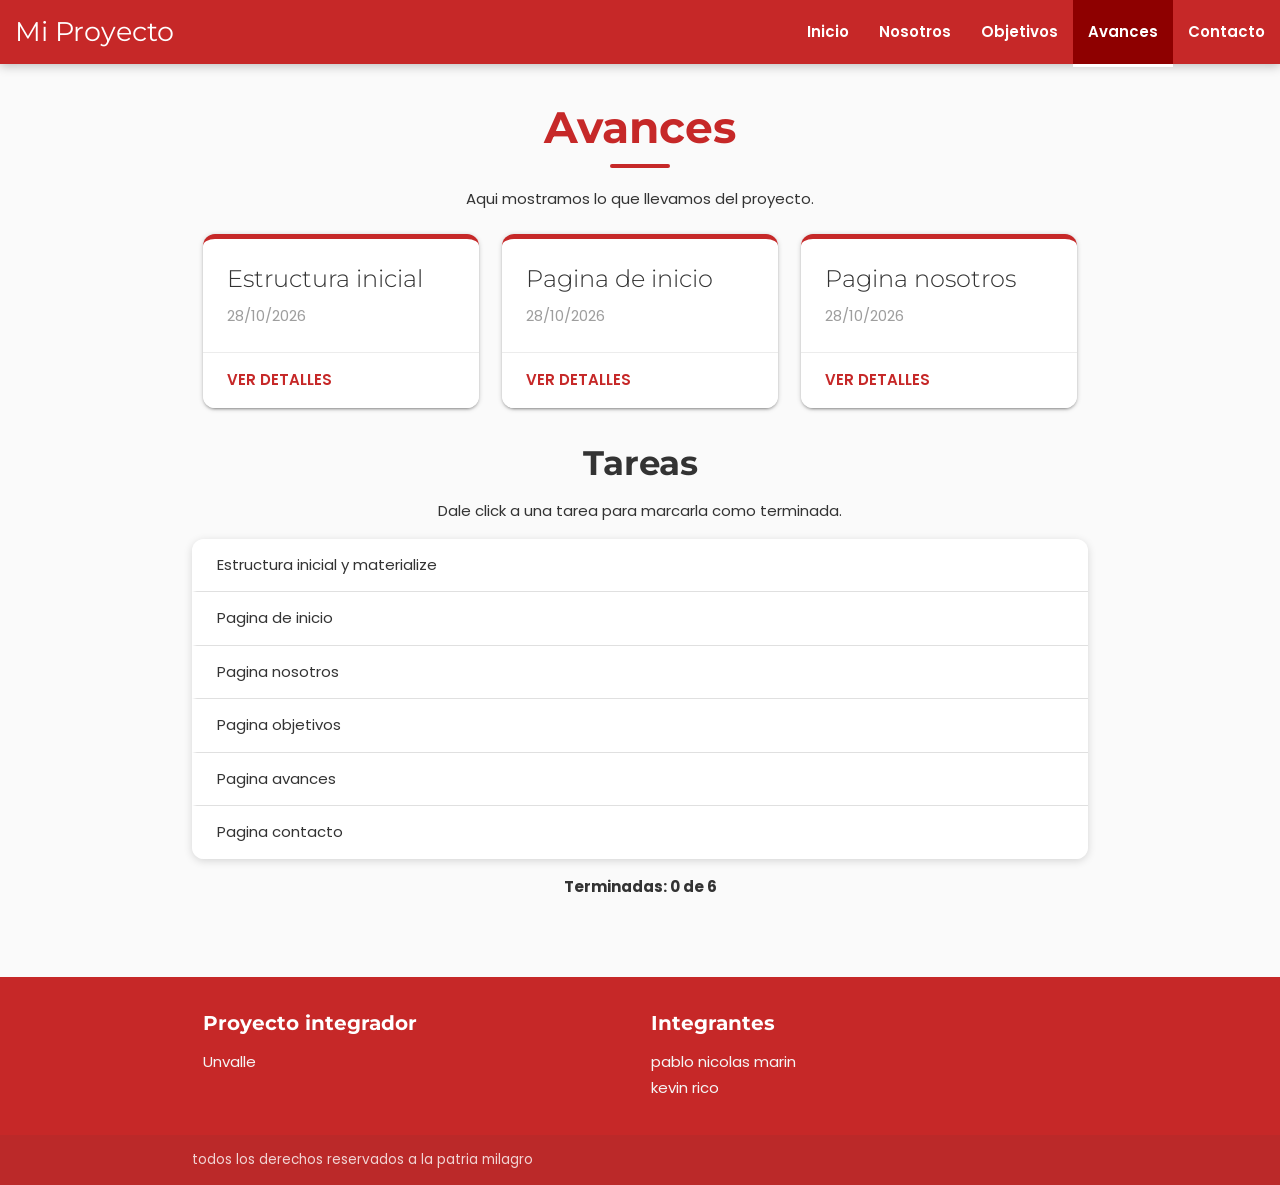
==== avances.html @ 2ef8006f "feat: implement avances.html and style.css" ====
<!DOCTYPE html>
<html lang="es">
<head>
  <meta charset="UTF-8">
  <meta name="viewport" content="width=device-width, initial-scale=1.0">
  <title>Proyecto Integrador - Avances</title>

  <link rel="stylesheet" href="materialize/css/materialize.min.css">
  <link rel="stylesheet" href="materialize/css/style.css">
</head>
<body>

<!-- menu -->
<nav class="red darken-3">
  <div class="nav-wrapper">
    <a href="index.html" class="brand-logo" style="margin-left:15px">Mi Proyecto</a>
    <ul class="right">
      <li><a href="index.html">Inicio</a></li>
      <li><a href="nosotros.html">Nosotros</a></li>
      <li><a href="objetivos.html">Objetivos</a></li>
      <li class="active"><a href="avances.html">Avances</a></li>
      <li><a href="contacto.html">Contacto</a></li>
    </ul>
  </div>
</nav>

<div class="container">
  <h3 class="center">Avances</h3>
  <p class="center">Aqui mostramos lo que llevamos del proyecto.</p>

  <!-- galeria de avances (grid) -->
  <div class="row">
    <div class="col s12 m6 l4">
      <div class="card avance">
        <div class="card-content">
          <span class="card-title">Estructura inicial</span>
          <p class="grey-text">28/10/2026</p>
          <p class="detalle" style="display:none">
            creamos el repositorio, las carpetas y agregamos materialize al proyecto.
          </p>
        </div>
        <div class="card-action">
          <a href="#!" class="btn-detalle red-text text-darken-3">Ver detalles</a>
        </div>
      </div>
    </div>

    <div class="col s12 m6 l4">
      <div class="card avance">
        <div class="card-content">
          <span class="card-title">Pagina de inicio</span>
          <p class="grey-text">28/10/2026</p>
          <p class="detalle" style="display:none">
            hicimos index.html con el menu, el banner del gopher y el footer.
          </p>
        </div>
        <div class="card-action">
          <a href="#!" class="btn-detalle red-text text-darken-3">Ver detalles</a>
        </div>
      </div>
    </div>

    <div class="col s12 m6 l4">
      <div class="card avance">
        <div class="card-content">
          <span class="card-title">Pagina nosotros</span>
          <p class="grey-text">28/10/2026</p>
          <p class="detalle" style="display:none">
            agregamos la mision, la vision y las cards de los integrantes.
          </p>
        </div>
        <div class="card-action">
          <a href="#!" class="btn-detalle red-text text-darken-3">Ver detalles</a>
        </div>
      </div>
    </div>
  </div>

  <!-- lista de tareas (collection) -->
  <h4 class="center">Tareas</h4>
  <p class="center">Dale click a una tarea para marcarla como terminada.</p>

  <ul class="collection" id="tareas">
    <li class="collection-item tarea">Estructura inicial y materialize</li>
    <li class="collection-item tarea">Pagina de inicio</li>
    <li class="collection-item tarea">Pagina nosotros</li>
    <li class="collection-item tarea">Pagina objetivos</li>
    <li class="collection-item tarea">Pagina avances</li>
    <li class="collection-item tarea">Pagina contacto</li>
  </ul>
  <p class="center"><b>Terminadas: <span id="contador">0</span> de 6</b></p>
  <br>
</div>

<!-- footer -->
<footer class="page-footer red darken-3">
  <div class="container">
    <div class="row">
      <div class="col s12 m6">
        <h5 class="white-text">Proyecto integrador</h5>
        <p class="grey-text text-lighten-4">Unvalle</p>
      </div>
      <div class="col s12 m6">
        <h5 class="white-text">Integrantes</h5>
        <p class="grey-text text-lighten-4">pablo nicolas marin   <br>kevin rico</p>
      </div>
    </div>
  </div>
  <div class="footer-copyright">
    <div class="container">
    todos los derechos reservados a la patria milagro
    </div>
  </div>
</footer>

<script src="materialize/js/materialize.min.js"></script>
<script src="js/main.js"></script>
<script>
  // mostrar / ocultar los detalles de cada avance
  document.querySelectorAll('.btn-detalle').forEach(function (boton) {
    boton.addEventListener('click', function (e) {
      e.preventDefault();
      var card = boton.closest('.avance');
      var detalle = card.querySelector('.detalle');

      if (detalle.style.display === 'none') {
        detalle.style.display = 'block';
        boton.textContent = 'Ocultar detalles';
        card.classList.add('red', 'lighten-5');
      } else {
        detalle.style.display = 'none';
        boton.textContent = 'Ver detalles';
        card.classList.remove('red', 'lighten-5');
      }
    });
  });

  // marcar tareas como terminadas (cambia de color) y contar cuantas van
  var tareas = document.querySelectorAll('.tarea');
  tareas.forEach(function (tarea) {
    tarea.style.cursor = 'pointer';
    tarea.addEventListener('click', function () {
      tarea.classList.toggle('green');
      tarea.classList.toggle('lighten-4');
      tarea.classList.toggle('terminada');

      var terminadas = document.querySelectorAll('.tarea.terminada').length;
      document.getElementById('contador').textContent = terminadas;
    });
  });
</script>
</body>
</html>
---- materialize/css/style.css ----
/* ===== estilos propios del proyecto (se cargan despues de materialize) ===== */

/* tipografia de google fonts */
@import url('https://fonts.googleapis.com/css2?family=Poppins:wght@400;600&family=Montserrat:wght@700&display=swap');

/* colores que usamos en toda la pagina */
:root {
  --rojo: #c62828;        /* mismo tono que "red darken-3" */
  --rojo-oscuro: #8e0000;
  --rojo-claro: #ffebee;
  --texto: #333333;
  --fondo: #fafafa;
}

/* ===== general ===== */
body {
  display: flex;
  min-height: 100vh;
  flex-direction: column;
  font-family: 'Poppins', sans-serif;
  color: var(--texto);
  background-color: var(--fondo);
}

/* el contenido empuja el footer hasta abajo aunque la pagina sea corta */
body > .container {
  flex: 1 0 auto;
}

h3, h4, h5 {
  font-family: 'Montserrat', sans-serif;
  font-weight: 700;
}

h3 {
  margin-top: 40px;
  color: var(--rojo);
}

/* linea debajo de los titulos principales */
h3.center::after {
  content: "";
  display: block;
  width: 60px;
  height: 4px;
  margin: 12px auto 0;
  border-radius: 2px;
  background-color: var(--rojo);
}

p {
  line-height: 1.7;
}

/* ===== 1. navbar ===== */
nav {
  box-shadow: 0 2px 10px rgba(0, 0, 0, 0.25);
}

nav .brand-logo {
  font-family: 'Montserrat', sans-serif;
  font-size: 1.8rem;
}

nav ul a {
  font-weight: 600;
  transition: background-color 0.3s;
}

nav ul a:hover {
  background-color: var(--rojo-oscuro);
}

/* pagina en la que esta el usuario */
nav ul li.active {
  background-color: var(--rojo-oscuro);
  border-bottom: 3px solid #ffffff;
}

/* en celular el menu no cabe, entonces se esconde el logo y se centran los links */
@media (max-width: 800px) {
  nav .brand-logo {
    display: none;
  }

  nav ul.right {
    float: none !important;
    display: flex;
    justify-content: center;
  }

  nav ul a {
    padding: 0 8px;
    font-size: 0.85rem;
  }
}

/* ===== 2. cards ===== */
.card {
  border-radius: 12px;
  overflow: hidden;
  transition: transform 0.3s, box-shadow 0.3s;
}

.card:hover {
  transform: translateY(-6px);
  box-shadow: 0 10px 20px rgba(0, 0, 0, 0.2);
}

.card .card-title {
  font-family: 'Montserrat', sans-serif;
}

/* las cards de avances tienen una franja roja arriba */
.card.avance {
  border-top: 5px solid var(--rojo);
}

.card .card-action a {
  font-weight: 600;
}

/* ===== 3. botones ===== */
.btn,
.btn-large {
  border-radius: 25px;
  padding: 0 30px;
  font-weight: 600;
  letter-spacing: 1px;
  transition: transform 0.2s;
}

.btn:hover,
.btn-large:hover {
  transform: scale(1.05);
}

/* ===== 4. collection (lista de tareas) ===== */
.collection {
  border: none;
  border-radius: 12px;
  box-shadow: 0 2px 8px rgba(0, 0, 0, 0.15);
}

.collection .collection-item {
  padding: 15px 20px;
  border-left: 5px solid transparent;
  transition: background-color 0.3s, border-color 0.3s;
}

.collection .collection-item:hover {
  background-color: var(--rojo-claro);
  border-left-color: var(--rojo);
}

/* tarea marcada como terminada */
.collection .collection-item.terminada {
  border-left-color: #2e7d32;
  text-decoration: line-through;
}

/* ===== 5. formularios (para la pagina de contacto) ===== */
.input-field input:focus,
.input-field textarea:focus {
  border-bottom: 2px solid var(--rojo) !important;
  box-shadow: 0 1px 0 0 var(--rojo) !important;
}

.input-field input:focus + label,
.input-field textarea:focus + label {
  color: var(--rojo) !important;
}

/* ===== footer ===== */
.page-footer {
  margin-top: 40px;
}

.page-footer h5 {
  font-size: 1.3rem;
}

.page-footer .footer-copyright {
  font-size: 0.9rem;
}
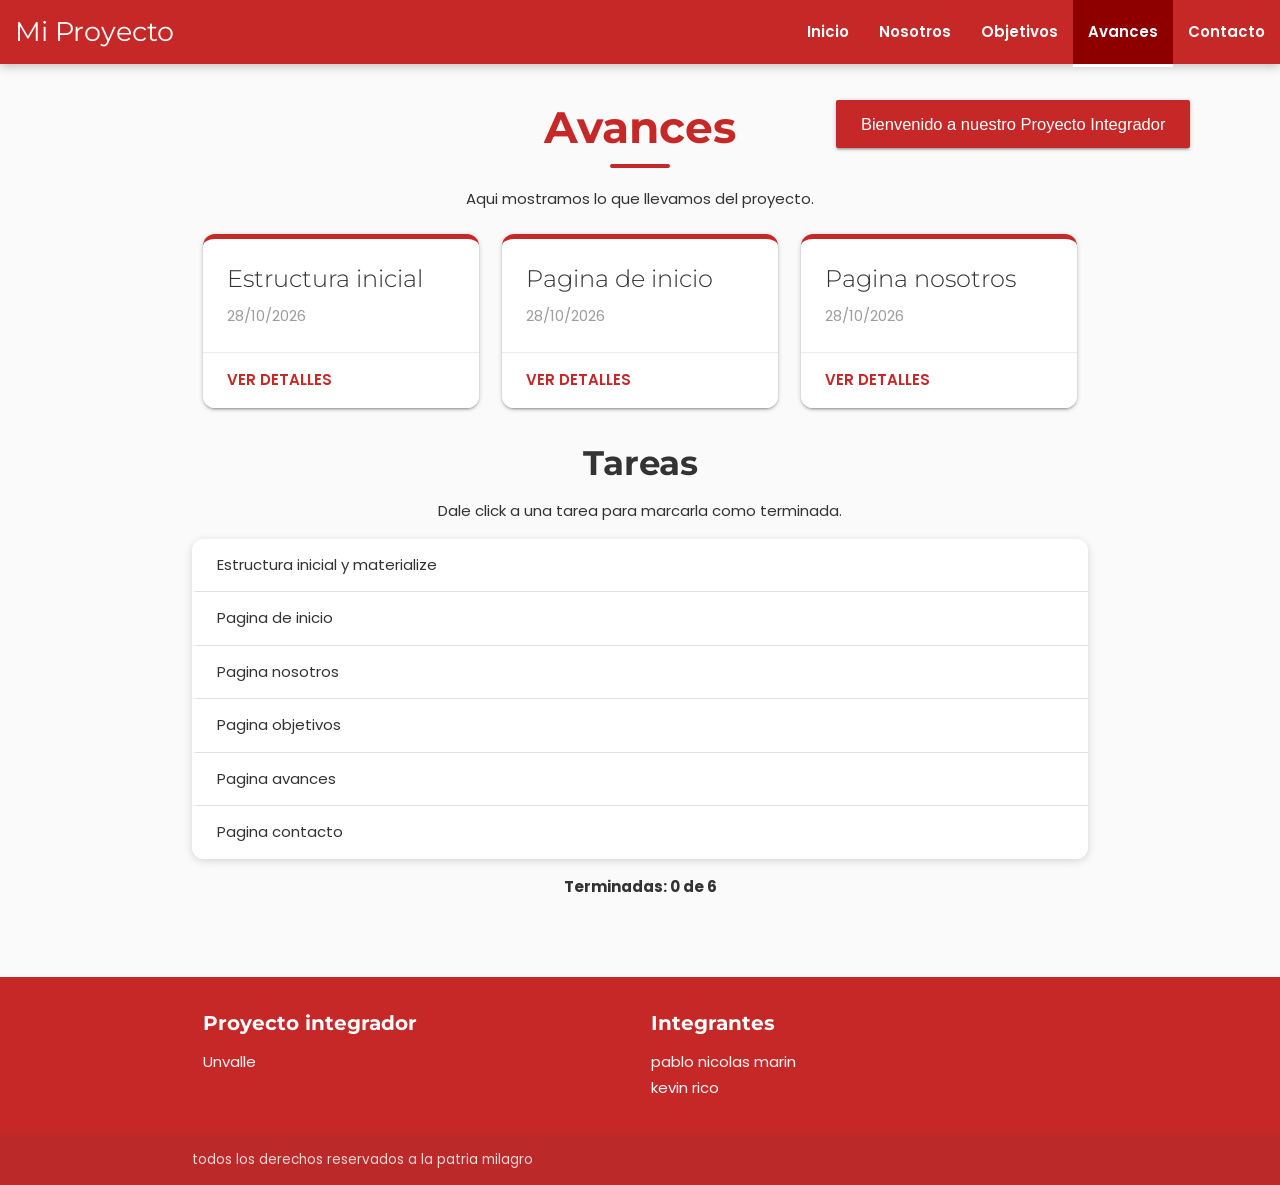
==== commit 8252c00b: "feat: add contact page, validation and Materialize CDN" ====
--- a/avances.html
+++ b/avances.html
@@ -5,12 +5,12 @@
   <meta name="viewport" content="width=device-width, initial-scale=1.0">
   <title>Proyecto Integrador - Avances</title>
 
-  <link rel="stylesheet" href="materialize/css/materialize.min.css">
+  <link rel="stylesheet" href="https://cdnjs.cloudflare.com/ajax/libs/materialize/1.0.0/css/materialize.min.css">
   <link rel="stylesheet" href="materialize/css/style.css">
 </head>
 <body>
 
-<!-- menu -->
+<!-- menu --> 
 <nav class="red darken-3">
   <div class="nav-wrapper">
     <a href="index.html" class="brand-logo" style="margin-left:15px">Mi Proyecto</a>
@@ -113,7 +113,7 @@
   </div>
 </footer>
 
-<script src="materialize/js/materialize.min.js"></script>
+<script src="https://cdnjs.cloudflare.com/ajax/libs/materialize/1.0.0/js/materialize.min.js"></script>
 <script src="js/main.js"></script>
 <script>
   // mostrar / ocultar los detalles de cada avance
--- a/materialize/css/style.css
+++ b/materialize/css/style.css
@@ -11,7 +11,7 @@
   --texto: #333333;
   --fondo: #fafafa;
 }
-
+ 
 /* ===== general ===== */
 body {
   display: flex;
